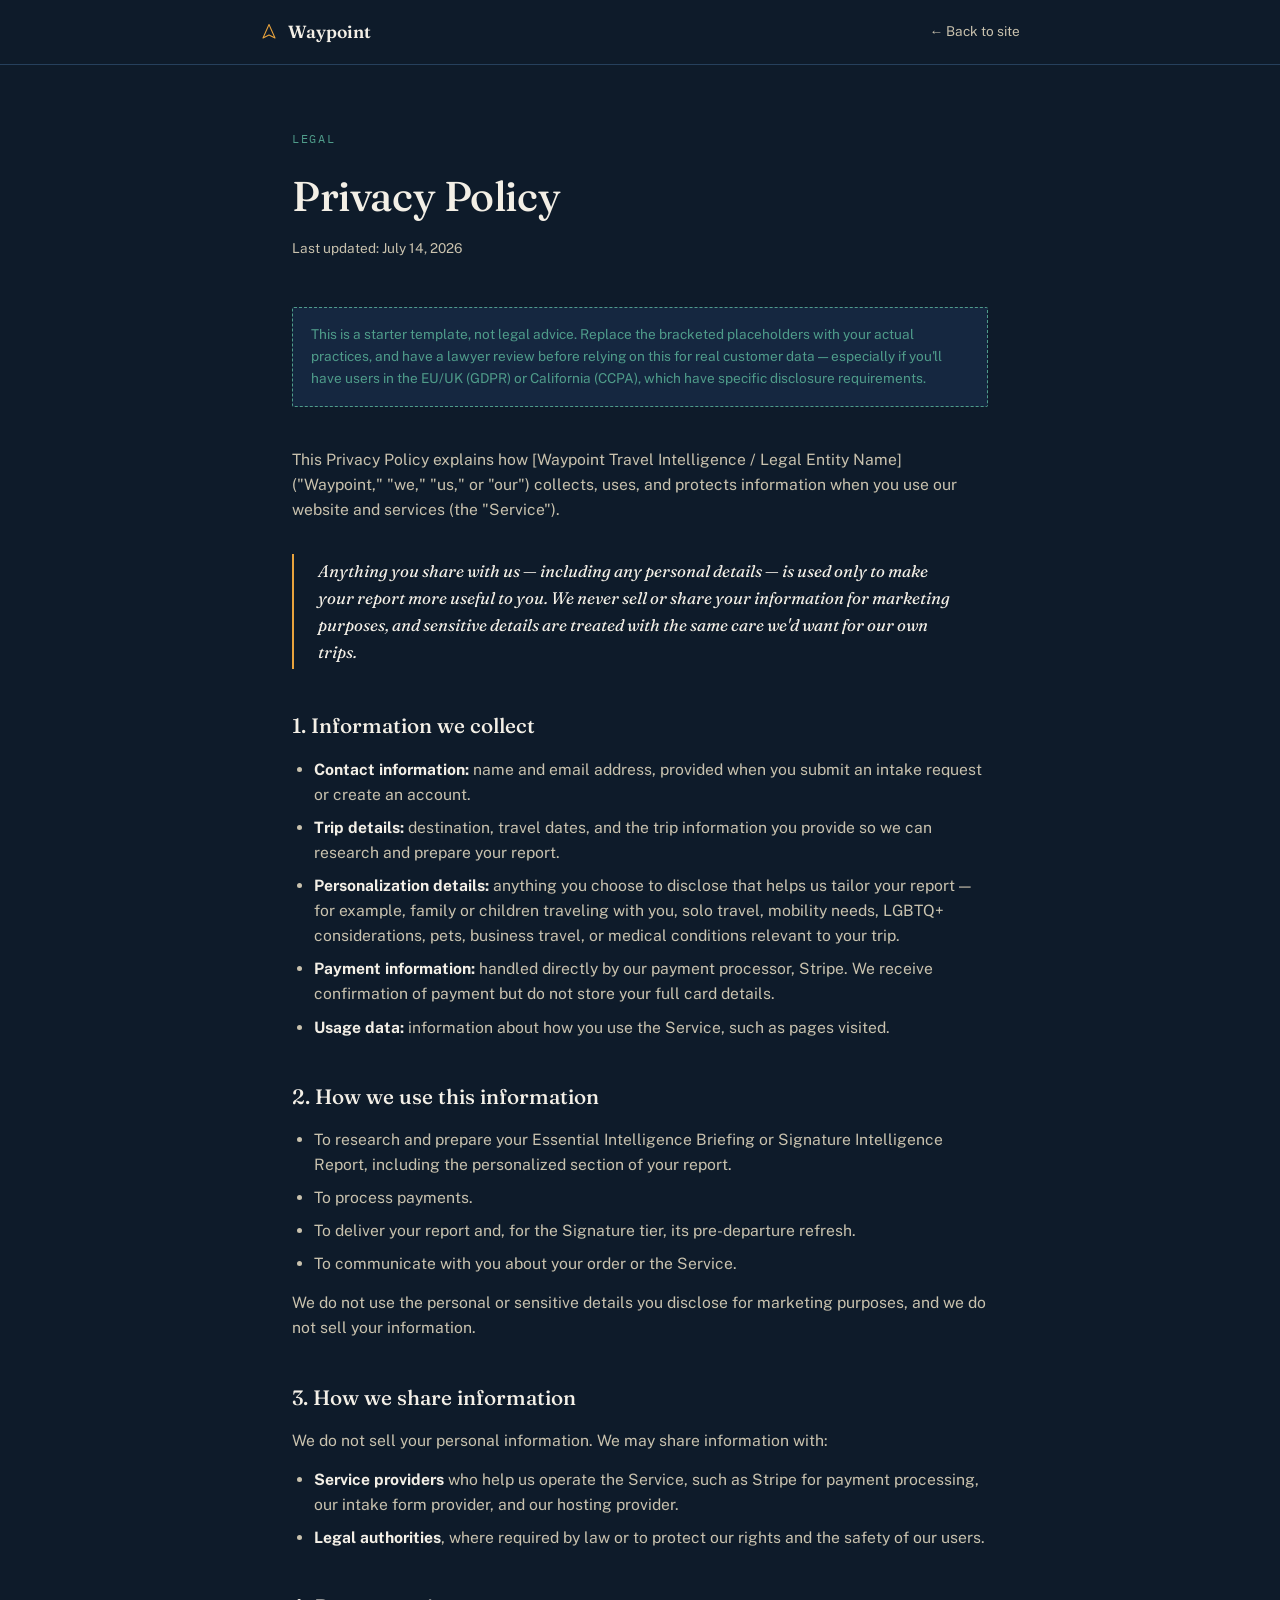
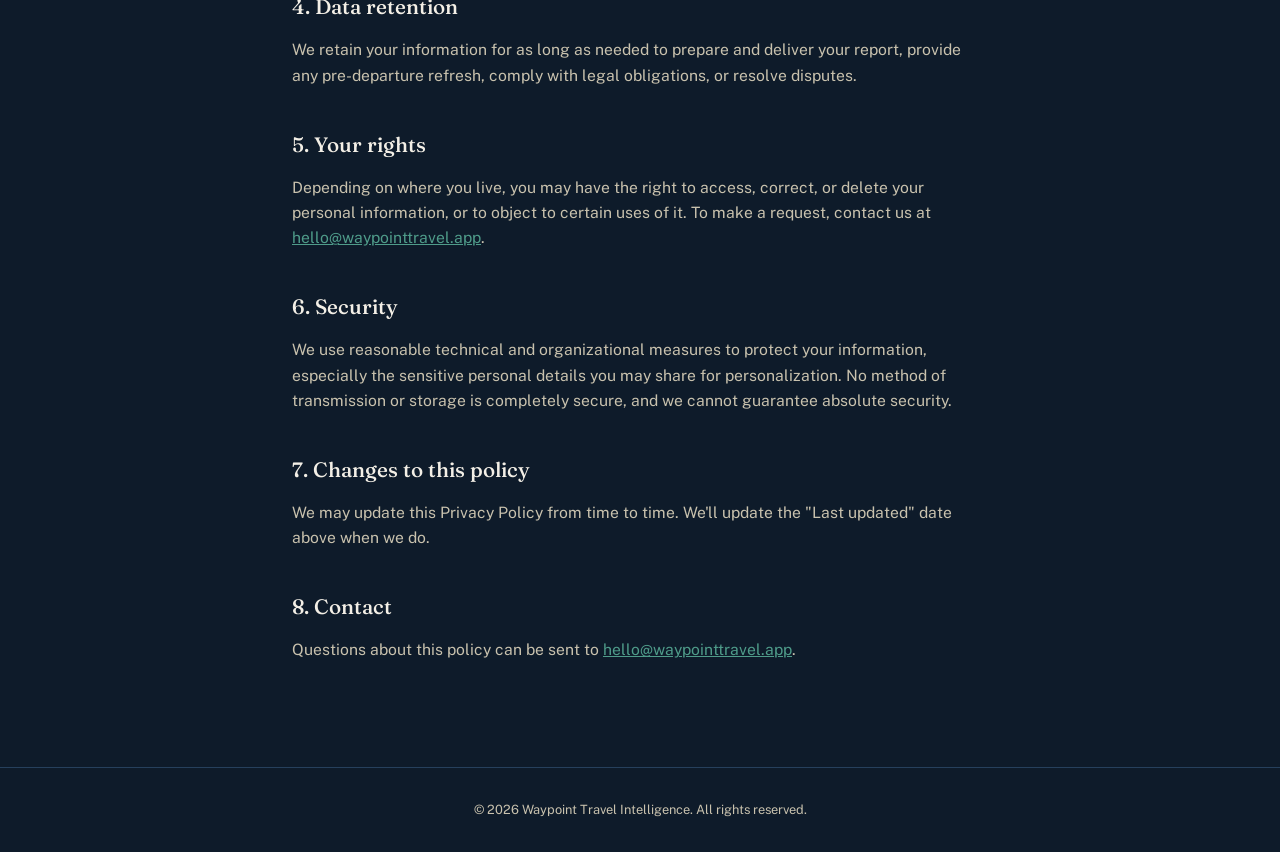
==== privacy.html @ 255a045a "Add files via upload" ====
<!DOCTYPE html>
<html lang="en">
<head>
<meta charset="UTF-8">
<meta name="viewport" content="width=device-width, initial-scale=1.0">
<title>Privacy Policy — Waypoint</title>
<link rel="preconnect" href="https://fonts.googleapis.com">
<link rel="preconnect" href="https://fonts.gstatic.com" crossorigin>
<link href="https://fonts.googleapis.com/css2?family=Fraunces:opsz,wght@9..144,400;9..144,500;9..144,600&family=IBM+Plex+Mono:wght@400;500&family=Public+Sans:wght@400;500;600&display=swap" rel="stylesheet">
<link rel="stylesheet" href="legal.css">
</head>
<body>

<header>
  <div class="nav">
    <a href="index.html" class="brand">
      <svg viewBox="0 0 24 24" fill="none"><path d="M12 2 L20 20 L12 16 L4 20 Z" stroke="#E8A33D" stroke-width="1.4" stroke-linejoin="round"/></svg>
      Waypoint
    </a>
    <a href="index.html" class="back">← Back to site</a>
  </div>
</header>

<main>
  <div class="kicker mono">Legal</div>
  <h1>Privacy Policy</h1>
  <p class="updated">Last updated: July 14, 2026</p>

  <div class="placeholder">
    This is a starter template, not legal advice. Replace the bracketed placeholders with your actual practices, and have a lawyer review before relying on this for real customer data — especially if you'll have users in the EU/UK (GDPR) or California (CCPA), which have specific disclosure requirements.
  </div>

  <p>This Privacy Policy explains how [Waypoint Travel Intelligence / Legal Entity Name] ("Waypoint," "we," "us," or "our") collects, uses, and protects information when you use our website and services (the "Service").</p>

  <div class="trust-note">
    Anything you share with us — including any personal details — is used only to make your report more useful to you. We never sell or share your information for marketing purposes, and sensitive details are treated with the same care we'd want for our own trips.
  </div>

  <h2>1. Information we collect</h2>
  <ul>
    <li><strong>Contact information:</strong> name and email address, provided when you submit an intake request or create an account.</li>
    <li><strong>Trip details:</strong> destination, travel dates, and the trip information you provide so we can research and prepare your report.</li>
    <li><strong>Personalization details:</strong> anything you choose to disclose that helps us tailor your report — for example, family or children traveling with you, solo travel, mobility needs, LGBTQ+ considerations, pets, business travel, or medical conditions relevant to your trip.</li>
    <li><strong>Payment information:</strong> handled directly by our payment processor, Stripe. We receive confirmation of payment but do not store your full card details.</li>
    <li><strong>Usage data:</strong> information about how you use the Service, such as pages visited.</li>
  </ul>

  <h2>2. How we use this information</h2>
  <ul>
    <li>To research and prepare your Essential Intelligence Briefing or Signature Intelligence Report, including the personalized section of your report.</li>
    <li>To process payments.</li>
    <li>To deliver your report and, for the Signature tier, its pre-departure refresh.</li>
    <li>To communicate with you about your order or the Service.</li>
  </ul>
  <p>We do not use the personal or sensitive details you disclose for marketing purposes, and we do not sell your information.</p>

  <h2>3. How we share information</h2>
  <p>We do not sell your personal information. We may share information with:</p>
  <ul>
    <li><strong>Service providers</strong> who help us operate the Service, such as Stripe for payment processing, our intake form provider, and our hosting provider.</li>
    <li><strong>Legal authorities</strong>, where required by law or to protect our rights and the safety of our users.</li>
  </ul>

  <h2>4. Data retention</h2>
  <p>We retain your information for as long as needed to prepare and deliver your report, provide any pre-departure refresh, comply with legal obligations, or resolve disputes.</p>

  <h2>5. Your rights</h2>
  <p>Depending on where you live, you may have the right to access, correct, or delete your personal information, or to object to certain uses of it. To make a request, contact us at <a href="mailto:hello@waypointtravel.app">hello@waypointtravel.app</a>.</p>

  <h2>6. Security</h2>
  <p>We use reasonable technical and organizational measures to protect your information, especially the sensitive personal details you may share for personalization. No method of transmission or storage is completely secure, and we cannot guarantee absolute security.</p>

  <h2>7. Changes to this policy</h2>
  <p>We may update this Privacy Policy from time to time. We'll update the "Last updated" date above when we do.</p>

  <h2>8. Contact</h2>
  <p>Questions about this policy can be sent to <a href="mailto:hello@waypointtravel.app">hello@waypointtravel.app</a>.</p>
</main>

<footer>
  © 2026 Waypoint Travel Intelligence. All rights reserved.
</footer>

</body>
</html>
---- legal.css ----
:root{
  --ink:#0E1B2A;
  --ink-2:#152740;
  --line:#26405C;
  --paper:#F3EFE6;
  --paper-dim:#C9C2AE;
  --route:#4F9C8A;
  --signal:#E8A33D;
}
*{box-sizing:border-box;margin:0;padding:0;}
body{
  background:var(--ink);
  color:var(--paper);
  font-family:'Public Sans',sans-serif;
  line-height:1.6;
  -webkit-font-smoothing:antialiased;
}
a{color:var(--route);}
a:hover{color:var(--signal);}
.mono{font-family:'IBM Plex Mono',monospace;letter-spacing:0.02em;}

header{
  border-bottom:1px solid var(--line);
  padding:18px 32px;
}
.nav{display:flex;align-items:center;justify-content:space-between;max-width:760px;margin:0 auto;}
.brand{display:flex;align-items:center;gap:10px;font-family:'Fraunces',serif;font-weight:600;font-size:1.1rem;text-decoration:none;color:var(--paper);}
.brand svg{width:18px;height:18px;}
.back{font-size:0.85rem;text-decoration:none;color:var(--paper-dim);}
.back:hover{color:var(--signal);}

main{max-width:760px;margin:0 auto;padding:64px 32px 90px;}
.kicker{font-size:0.78rem;color:var(--route);text-transform:uppercase;letter-spacing:0.14em;margin-bottom:14px;}
h1{font-family:'Fraunces',serif;font-weight:500;font-size:clamp(1.9rem,4vw,2.6rem);letter-spacing:-0.01em;margin-bottom:8px;}
.updated{font-size:0.85rem;color:var(--paper-dim);margin-bottom:48px;}

h2{font-family:'Fraunces',serif;font-weight:500;font-size:1.3rem;margin-top:40px;margin-bottom:14px;color:var(--paper);}
p, li{color:var(--paper-dim);font-size:0.98rem;margin-bottom:14px;}
ul{padding-left:22px;margin-bottom:14px;}
li{margin-bottom:8px;}
strong{color:var(--paper);}

.placeholder{
  background:var(--ink-2);
  border:1px dashed var(--route);
  border-radius:2px;
  padding:16px 18px;
  font-size:0.85rem;
  color:var(--route);
  margin:32px 0 40px;
}

.trust-note{
  border-left:2px solid var(--signal);
  padding:4px 24px;
  margin:32px 0 40px;
  font-family:'Fraunces',serif;
  font-style:italic;
  font-size:1.05rem;
  color:var(--paper);
}

footer{border-top:1px solid var(--line);padding:32px;text-align:center;font-size:0.8rem;color:var(--paper-dim);}
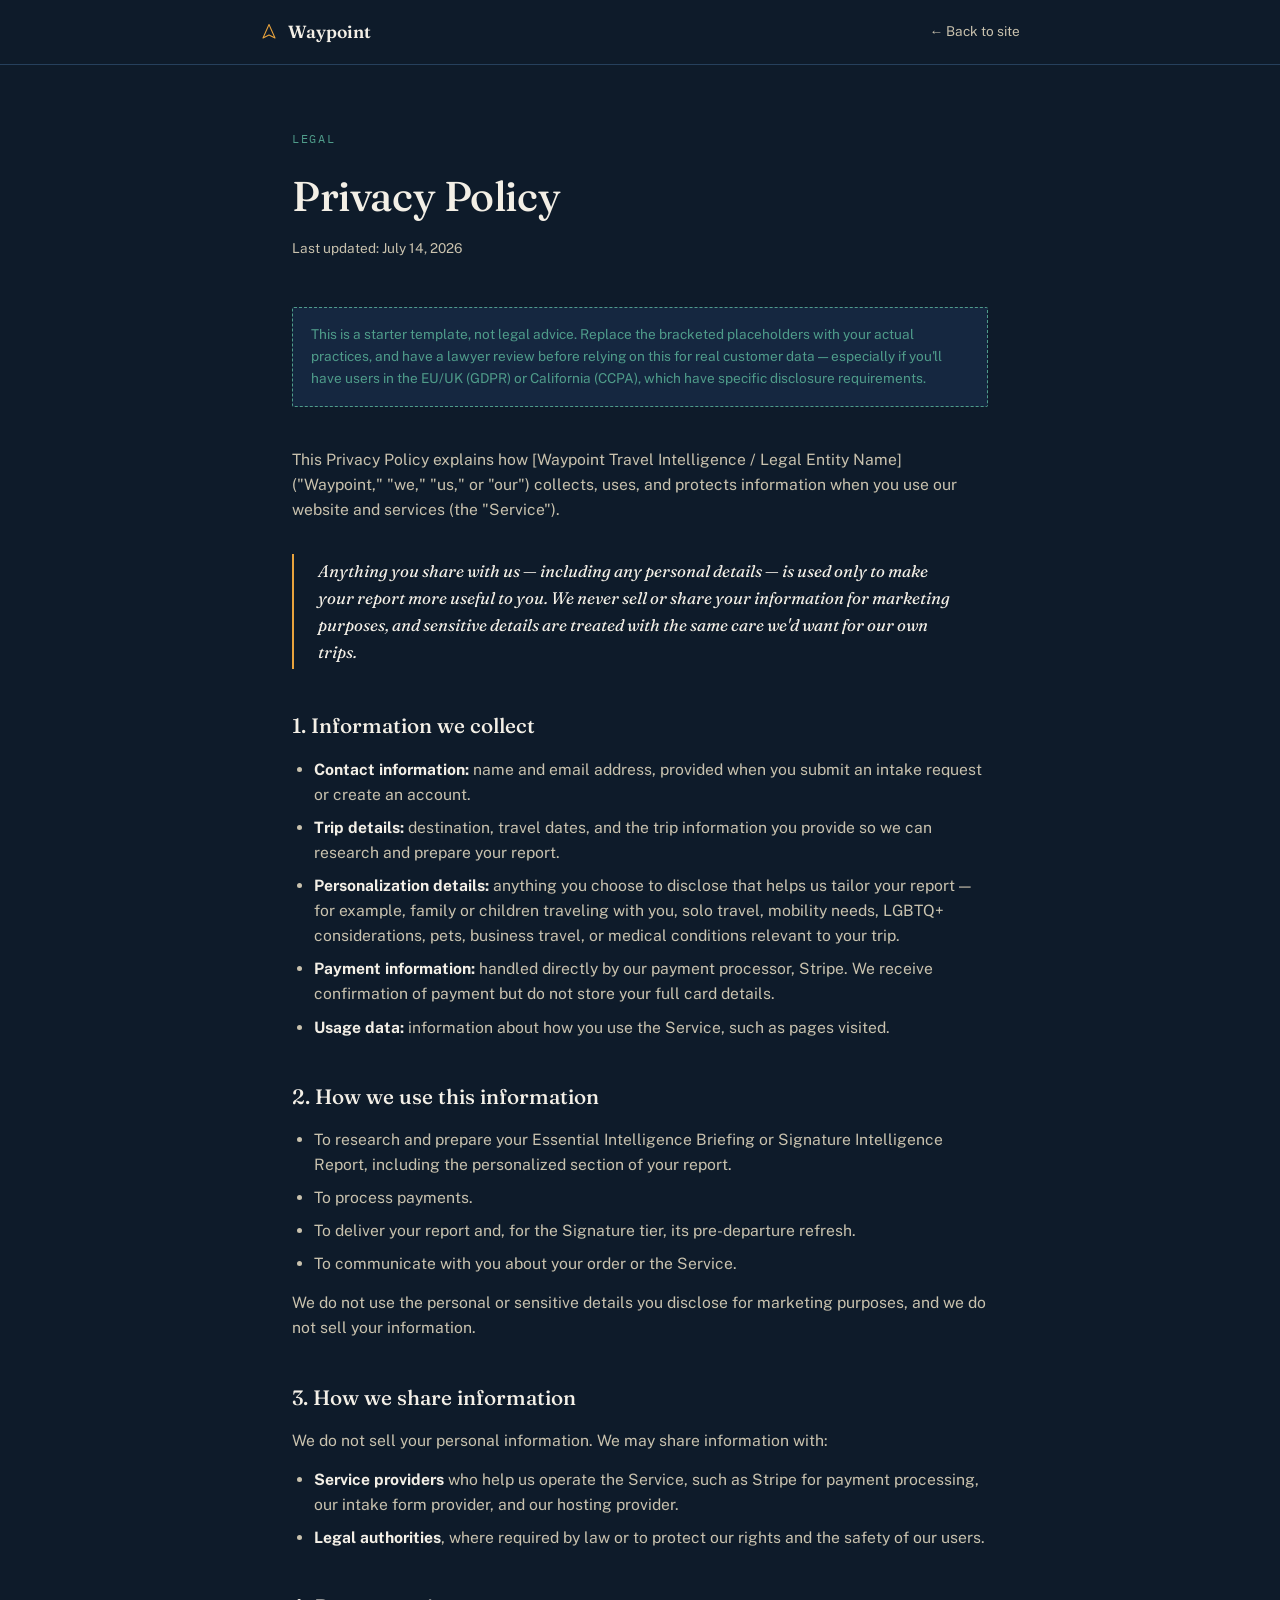
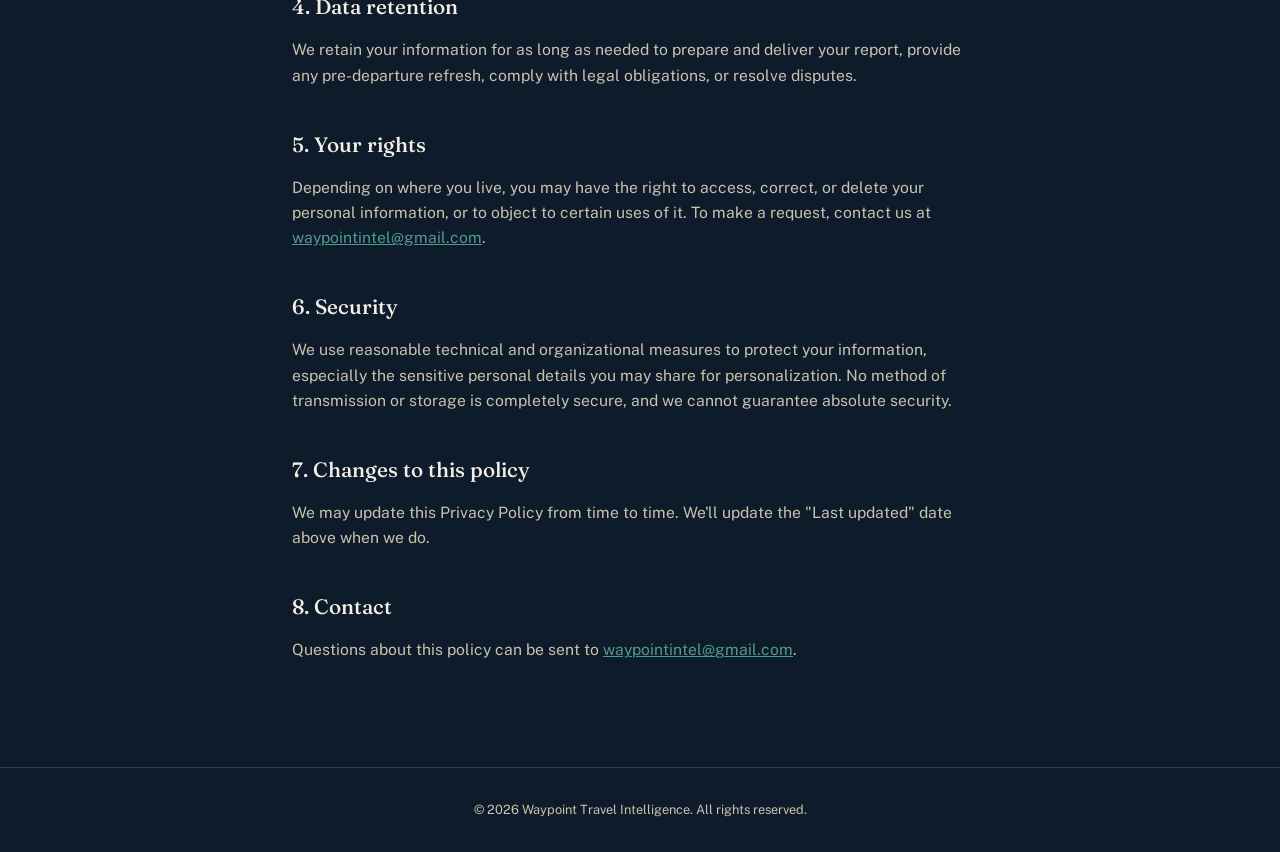
==== commit 4d1bce5b: "Add files via upload" ====
--- a/privacy.html
+++ b/privacy.html
@@ -65,7 +65,7 @@
   <p>We retain your information for as long as needed to prepare and deliver your report, provide any pre-departure refresh, comply with legal obligations, or resolve disputes.</p>
 
   <h2>5. Your rights</h2>
-  <p>Depending on where you live, you may have the right to access, correct, or delete your personal information, or to object to certain uses of it. To make a request, contact us at <a href="mailto:hello@waypointtravel.app">hello@waypointtravel.app</a>.</p>
+  <p>Depending on where you live, you may have the right to access, correct, or delete your personal information, or to object to certain uses of it. To make a request, contact us at <a href="mailto:waypointintel@gmail.com">waypointintel@gmail.com</a>.</p>
 
   <h2>6. Security</h2>
   <p>We use reasonable technical and organizational measures to protect your information, especially the sensitive personal details you may share for personalization. No method of transmission or storage is completely secure, and we cannot guarantee absolute security.</p>
@@ -74,7 +74,7 @@
   <p>We may update this Privacy Policy from time to time. We'll update the "Last updated" date above when we do.</p>
 
   <h2>8. Contact</h2>
-  <p>Questions about this policy can be sent to <a href="mailto:hello@waypointtravel.app">hello@waypointtravel.app</a>.</p>
+  <p>Questions about this policy can be sent to <a href="mailto:waypointintel@gmail.com">waypointintel@gmail.com</a>.</p>
 </main>
 
 <footer>
